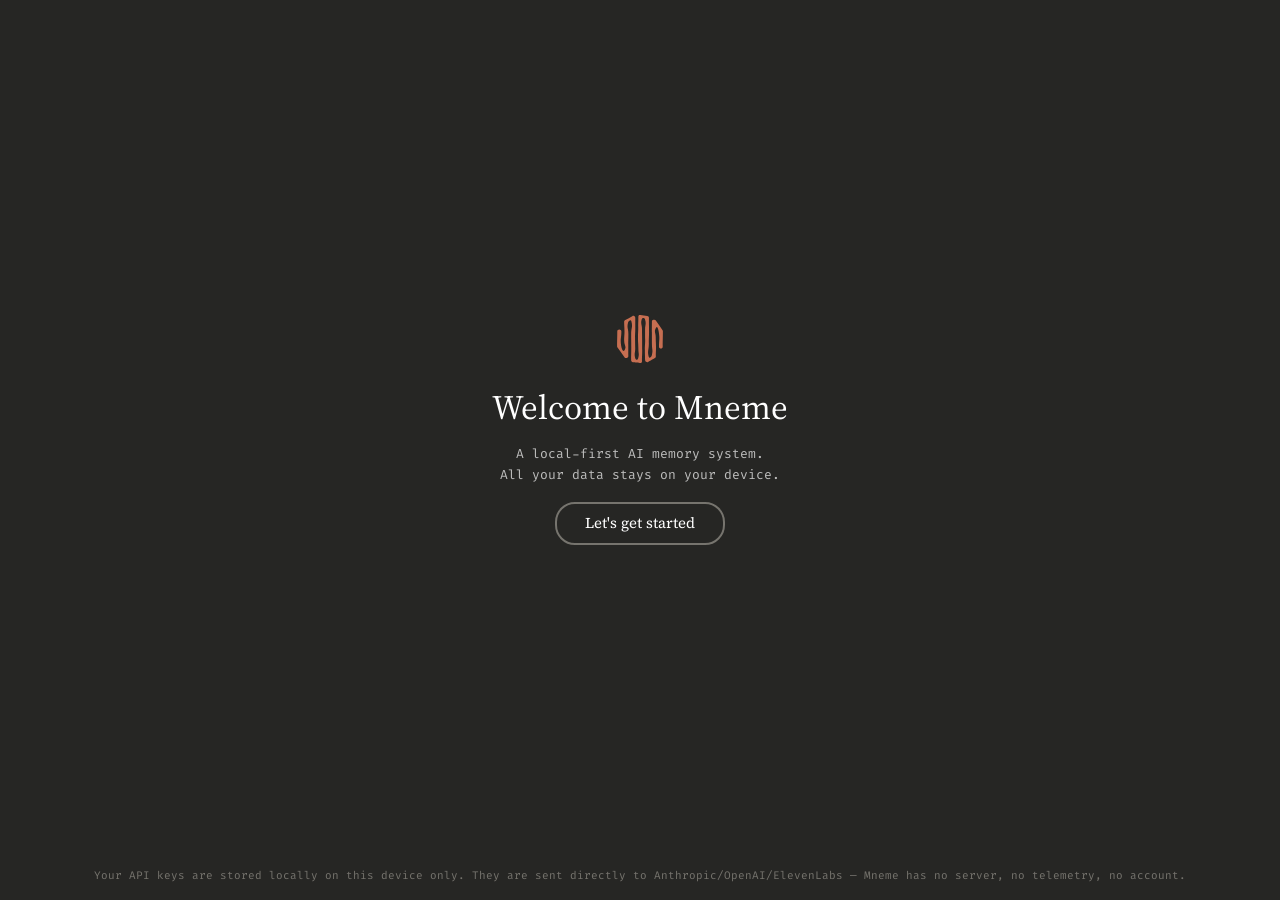
==== src/frontend/setup.html @ 17cf58af "Mneme v14.0.0 — local-first AI memory system 14 phases of development. Full changelog in docs/develo" ====
<!DOCTYPE html>
<html lang="en">
<head>
    <meta charset="UTF-8">
    <meta name="viewport" content="width=device-width, initial-scale=1.0">
    <title>Mneme — Setup</title>
    <link rel="icon" type="image/svg+xml" href="favicon.svg">
    <link rel="preconnect" href="https://fonts.googleapis.com">
    <link rel="preconnect" href="https://fonts.gstatic.com" crossorigin>
    <link href="https://fonts.googleapis.com/css2?family=Fira+Code:wght@400;500&family=Source+Serif+4:ital,opsz,wght@0,8..60,300;0,8..60,400;0,8..60,600;1,8..60,400&display=swap" rel="stylesheet">
    <link rel="stylesheet" href="setup.css">
</head>
<body>
    <div class="setup-container">

        <!-- Step 0: Welcome -->
        <div class="setup-step active" id="step0">
            <img src="assets/mneme-logo.svg" alt="Mneme" class="setup-logo" onerror="this.style.display='none'">
            <h1 class="setup-headline" id="headline0">Welcome to Mneme</h1>
            <p class="setup-desc">A local-first AI memory system.<br>All your data stays on your device.</p>
            <button class="setup-btn" id="beginBtn">Let's get started</button>
        </div>

        <!-- Step 1: Your name -->
        <div class="setup-step" id="step1">
            <h1 class="setup-headline">What's your name?</h1>
            <p class="setup-desc">Used in timeline summaries and entity extraction.</p>
            <input type="text" class="setup-input" id="userName" placeholder="Your name" autocomplete="off" spellcheck="false">
            <div class="setup-nav">
                <button class="setup-btn-back" data-back>Back</button>
                <button class="setup-btn" data-next>Continue</button>
            </div>
        </div>

        <!-- Step 2: Anthropic API key -->
        <div class="setup-step" id="step2">
            <h1 class="setup-headline">Anthropic API key</h1>
            <p class="setup-desc">
                Powers the AI conversations. Get yours at
                <a href="https://console.anthropic.com/" target="_blank" rel="noopener">console.anthropic.com</a>
            </p>
            <input type="password" class="setup-input mono" id="anthropicKey" placeholder="sk-ant-..." autocomplete="off" spellcheck="false">
            <div class="setup-nav">
                <button class="setup-btn-back" data-back>Back</button>
                <button class="setup-btn" data-next>Continue</button>
            </div>
        </div>

        <!-- Step 3: OpenAI API key -->
        <div class="setup-step" id="step3">
            <h1 class="setup-headline">OpenAI API key</h1>
            <p class="setup-desc">
                Used for text embeddings (semantic search). Get one at
                <a href="https://platform.openai.com/api-keys" target="_blank" rel="noopener">platform.openai.com</a>
            </p>
            <input type="password" class="setup-input mono" id="openaiKey" placeholder="sk-..." autocomplete="off" spellcheck="false">
            <div class="setup-nav">
                <button class="setup-btn-back" data-back>Back</button>
                <button class="setup-btn" data-next>Continue</button>
            </div>
        </div>

        <!-- Step 4: ElevenLabs (optional) -->
        <div class="setup-step" id="step4">
            <h1 class="setup-headline">ElevenLabs API key</h1>
            <p class="setup-desc">
                Optional — enables text-to-speech. Get one at
                <a href="https://elevenlabs.io/" target="_blank" rel="noopener">elevenlabs.io</a>
            </p>
            <input type="password" class="setup-input mono" id="elevenlabsKey" placeholder="Optional" autocomplete="off" spellcheck="false">
            <div class="setup-nav">
                <button class="setup-btn-back" data-back>Back</button>
                <button class="setup-btn" data-next>Skip</button>
            </div>
        </div>

        <!-- Step 5: Instance name -->
        <div class="setup-step" id="step5">
            <h1 class="setup-headline">Name your first instance</h1>
            <p class="setup-desc">What should this AI call itself? You can create more instances later.</p>
            <input type="text" class="setup-input" id="instanceName" placeholder="e.g. Kali, Atlas, just Claude..." autocomplete="off" spellcheck="false">
            <div class="setup-nav">
                <button class="setup-btn-back" data-back>Back</button>
                <button class="setup-btn" data-next>Continue</button>
            </div>
        </div>

        <!-- Step 6: Model selection -->
        <div class="setup-step" id="step6">
            <h1 class="setup-headline">Pick a model</h1>
            <p class="setup-desc">You can change this anytime in settings.</p>
            <div class="setup-models-wrap">
                <div class="setup-models">
                    <button class="setup-model-item" data-model-id="claude-opus-4-6">
                        <img src="assets/model-opus.svg" alt="" width="22" height="22">
                        <div class="setup-model-info">
                            <span class="setup-model-name">Opus <span class="setup-model-version">4.6</span></span>
                            <span class="setup-model-desc">Most capable, higher cost</span>
                        </div>
                    </button>
                    <button class="setup-model-item selected" data-model-id="claude-sonnet-4-6">
                        <img src="assets/model-sonnet.svg" alt="" width="22" height="22">
                        <div class="setup-model-info">
                            <span class="setup-model-name">Sonnet <span class="setup-model-version">4.6</span></span>
                            <span class="setup-model-desc">Balanced performance and cost</span>
                        </div>
                    </button>
                    <button class="setup-model-item" data-model-id="claude-haiku-4-5">
                        <img src="assets/model-haiku.svg" alt="" width="22" height="22">
                        <div class="setup-model-info">
                            <span class="setup-model-name">Haiku <span class="setup-model-version">4.5</span></span>
                            <span class="setup-model-desc">Fast and lightweight</span>
                        </div>
                    </button>
                </div>
                <div class="setup-models-others" id="setupOthersBtn">Others</div>
            </div>
            <div class="setup-nav">
                <button class="setup-btn-back" data-back>Back</button>
                <button class="setup-btn" id="finishBtn">Finish setup</button>
            </div>
        </div>

        <!-- Step 7: Completing -->
        <div class="setup-step" id="step7">
            <h1 class="setup-headline" id="completingHeadline">Setting things up...</h1>
            <p class="setup-desc" id="completingDesc">Creating your configuration and initializing the database.</p>
        </div>

        <!-- Privacy note (always visible at bottom) -->
        <div class="setup-privacy" id="privacyNote">
            Your API keys are stored locally on this device only. They are sent directly to
            Anthropic/OpenAI/ElevenLabs — Mneme has no server, no telemetry, no account.
        </div>

    </div>

    <script>
    (function() {
        // ─── State ───
        let currentStep = 0;
        const totalSteps = 8; // 0-7
        let selectedModel = 'claude-sonnet-4-6';

        const steps = [];
        for (let i = 0; i < totalSteps; i++) {
            steps.push(document.getElementById('step' + i));
        }

        // ─── Navigation ───

        function showStep(n, direction) {
            const prev = steps[currentStep];
            const next = steps[n];
            if (!prev || !next) return;

            // Slide out current
            prev.classList.remove('active');
            prev.classList.add(direction === 'forward' ? 'exit-left' : 'exit-right');

            // Slide in new
            next.classList.remove('exit-left', 'exit-right');
            next.classList.add(direction === 'forward' ? 'enter-right' : 'enter-left');

            // Force reflow so the enter class applies from the offset position
            next.offsetHeight;
            next.classList.remove('enter-right', 'enter-left');
            next.classList.add('active');

            // Clean up old step after transition
            setTimeout(() => {
                prev.classList.remove('exit-left', 'exit-right', 'active');
            }, 350);

            currentStep = n;

            // Focus the input if there is one
            const input = next.querySelector('.setup-input');
            if (input) setTimeout(() => input.focus(), 360);
        }

        function goNext() {
            // Validation
            if (currentStep === 2) {
                const key = document.getElementById('anthropicKey').value.trim();
                if (!key) {
                    shakeInput(document.getElementById('anthropicKey'));
                    return;
                }
            }
            if (currentStep === 3) {
                const key = document.getElementById('openaiKey').value.trim();
                if (!key) {
                    shakeInput(document.getElementById('openaiKey'));
                    return;
                }
            }

            // Update skip/continue label on ElevenLabs step
            if (currentStep === 3) {
                const el = steps[4].querySelector('[data-next]');
                // Will show "Skip" by default, changes to "Continue" if key entered
            }

            if (currentStep < totalSteps - 1) {
                showStep(currentStep + 1, 'forward');
            }
        }

        function goBack() {
            if (currentStep > 0) {
                showStep(currentStep - 1, 'backward');
            }
        }

        function shakeInput(el) {
            el.classList.add('shake');
            el.focus();
            setTimeout(() => el.classList.remove('shake'), 500);
        }

        // ─── Event listeners ───

        // Begin button
        document.getElementById('beginBtn').addEventListener('click', goNext);

        // All next/back buttons
        document.querySelectorAll('[data-next]').forEach(btn => {
            btn.addEventListener('click', goNext);
        });
        document.querySelectorAll('[data-back]').forEach(btn => {
            btn.addEventListener('click', goBack);
        });

        // Enter key advances from input
        document.querySelectorAll('.setup-input').forEach(input => {
            input.addEventListener('keydown', (e) => {
                if (e.key === 'Enter') {
                    e.preventDefault();
                    goNext();
                }
            });
        });

        // ElevenLabs: update button label based on input
        document.getElementById('elevenlabsKey').addEventListener('input', (e) => {
            const btn = steps[4].querySelector('[data-next]');
            btn.textContent = e.target.value.trim() ? 'Continue' : 'Skip';
        });

        // Model selection — hover highlights, click collapses, tap to reopen
        const modelsWrap = document.querySelector('.setup-models-wrap');
        const modelsCard = document.querySelector('.setup-models');
        const modelsOthers = document.querySelector('.setup-models-others');
        const modelItems = document.querySelectorAll('.setup-model-item');
        let modelsCollapsed = false;

        // Hover: move highlight to hovered item (stays on last hovered on leave)
        modelItems.forEach(item => {
            item.addEventListener('mouseenter', () => {
                if (modelsCollapsed) return;
                modelItems.forEach(i => i.classList.remove('selected'));
                item.classList.add('selected');
            });
        });

        // Click: select + collapse
        modelItems.forEach(item => {
            item.addEventListener('click', () => {
                if (modelsCollapsed) {
                    // Reopen
                    modelsCollapsed = false;
                    modelsCard.classList.remove('collapsed');
                    modelsOthers.style.display = '';
                    modelItems.forEach(i => {
                        i.style.display = '';
                        i.classList.toggle('selected', i.dataset.modelId === selectedModel);
                    });
                    return;
                }
                // Select + collapse
                selectedModel = item.dataset.modelId;
                modelsCollapsed = true;
                modelsCard.classList.add('collapsed');
                modelsOthers.style.display = 'none';
                modelItems.forEach(i => {
                    if (i.dataset.modelId === selectedModel) {
                        i.classList.add('selected');
                        i.style.display = '';
                    } else {
                        i.classList.remove('selected');
                        i.style.display = 'none';
                    }
                });
            });
        });

        // Others — swap card contents between main and alt models
        const othersBtn = document.getElementById('setupOthersBtn');
        let showingOthers = false;

        // Alt model definitions
        const altModels = [
            { id: 'claude-opus-4-5', icon: 'assets/model-opus.svg', name: 'Opus', version: '4.5', desc: 'Previous generation' },
            { id: 'claude-sonnet-4-5', icon: 'assets/model-sonnet.svg', name: 'Sonnet', version: '4.5', desc: 'Previous generation' },
        ];

        // Store original main items HTML
        const mainItemsHTML = modelsCard.innerHTML;

        function buildAltItems() {
            return altModels.map(m =>
                `<button class="setup-model-item" data-model-id="${m.id}">
                    <img src="${m.icon}" alt="" width="22" height="22">
                    <div class="setup-model-info">
                        <span class="setup-model-name">${m.name} <span class="setup-model-version">${m.version}</span></span>
                        <span class="setup-model-desc">${m.desc}</span>
                    </div>
                </button>`
            ).join('');
        }

        function bindCardItems() {
            // Re-bind hover + click on whatever items are currently in the card
            const items = modelsCard.querySelectorAll('.setup-model-item');
            items.forEach(item => {
                item.addEventListener('mouseenter', () => {
                    if (modelsCollapsed) return;
                    items.forEach(i => i.classList.remove('selected'));
                    item.classList.add('selected');
                });
                item.addEventListener('click', () => {
                    if (modelsCollapsed) {
                        // Reopen — restore to main view
                        modelsCollapsed = false;
                        showingOthers = false;
                        modelsCard.innerHTML = mainItemsHTML;
                        modelsCard.classList.remove('collapsed');
                        modelsOthers.style.display = '';
                        othersBtn.textContent = 'Others';
                        bindCardItems();
                        // Highlight current selection
                        modelsCard.querySelectorAll('.setup-model-item').forEach(i => {
                            i.classList.toggle('selected', i.dataset.modelId === selectedModel);
                        });
                        return;
                    }
                    // Select + collapse
                    selectedModel = item.dataset.modelId;
                    modelsCollapsed = true;
                    modelsCard.classList.add('collapsed');
                    modelsOthers.style.display = 'none';
                    items.forEach(i => {
                        if (i.dataset.modelId === selectedModel) {
                            i.classList.add('selected');
                            i.style.display = '';
                        } else {
                            i.classList.remove('selected');
                            i.style.display = 'none';
                        }
                    });
                });
            });
        }

        // Initial bind
        bindCardItems();

        othersBtn.addEventListener('click', () => {
            if (showingOthers) {
                // Back to main
                showingOthers = false;
                modelsCard.innerHTML = mainItemsHTML;
                othersBtn.textContent = 'Others';
                bindCardItems();
                modelsCard.querySelectorAll('.setup-model-item').forEach(i => {
                    i.classList.toggle('selected', i.dataset.modelId === selectedModel);
                });
            } else {
                // Show alt models
                showingOthers = true;
                modelsCard.innerHTML = buildAltItems();
                othersBtn.textContent = 'Back';
                bindCardItems();
            }
        });

        // Finish button
        document.getElementById('finishBtn').addEventListener('click', submitSetup);

        // ─── Submit ───

        async function submitSetup() {
            showStep(7, 'forward');

            const payload = {
                user_name: document.getElementById('userName').value.trim(),
                anthropic_key: document.getElementById('anthropicKey').value.trim(),
                openai_key: document.getElementById('openaiKey').value.trim(),
                elevenlabs_key: document.getElementById('elevenlabsKey').value.trim(),
                instance_name: document.getElementById('instanceName').value.trim() || 'Assistant',
                model: selectedModel
            };

            try {
                const res = await fetch('/api/setup', {
                    method: 'POST',
                    headers: { 'Content-Type': 'application/json' },
                    body: JSON.stringify(payload)
                });
                const data = await res.json();

                if (!res.ok) {
                    throw new Error(data.error || 'Setup failed');
                }

                // Success — redirect to main app
                document.getElementById('completingHeadline').textContent = 'You\'re all set!';
                document.getElementById('completingDesc').textContent = 'Redirecting to Mneme...';

                setTimeout(() => {
                    window.location.href = '/';
                }, 1200);

            } catch (e) {
                document.getElementById('completingHeadline').textContent = 'Something went wrong';
                document.getElementById('completingDesc').textContent = e.message;

                // Add a retry button
                const retryBtn = document.createElement('button');
                retryBtn.className = 'setup-btn';
                retryBtn.textContent = 'Try again';
                retryBtn.style.marginTop = '20px';
                retryBtn.addEventListener('click', () => {
                    retryBtn.remove();
                    showStep(6, 'backward');
                });
                steps[7].appendChild(retryBtn);
            }
        }
    })();
    </script>
</body>
</html>
---- src/frontend/setup.css ----
/* Mneme Setup — Warm Dark Theme (matches main app aesthetic) */

* {
    margin: 0;
    padding: 0;
    box-sizing: border-box;
}

:root {
    --slate: #262624;
    --gravel: #30302e;
    --granite: #878787;
    --andesite: #a2a2a2;
    --chalk: #76746e;
    --coral: #d97757;
    --coral-50: rgba(217, 119, 87, 0.5);
    --coral-15: rgba(217, 119, 87, 0.15);
    --white: #ffffff;
    --error: #ff4444;
    --font-serif: 'Source Serif 4', Georgia, 'Times New Roman', serif;
    --font-mono: 'Fira Code', 'SF Mono', 'Cascadia Code', Consolas, monospace;
}

body {
    font-family: var(--font-serif);
    font-size: 15px;
    font-weight: 300;
    line-height: 22px;
    background-color: var(--slate);
    color: var(--white);
    height: 100dvh;
    overflow: hidden;
    position: fixed;
    inset: 0;
}

/* ── Container ────────────────────────────────── */

.setup-container {
    display: flex;
    align-items: center;
    justify-content: center;
    height: 100dvh;
    width: 100vw;
    padding: 40px 24px 80px;
    position: relative;
    overflow: hidden;
}

/* ── Steps ────────────────────────────────────── */

.setup-step {
    position: absolute;
    display: flex;
    flex-direction: column;
    align-items: center;
    gap: 16px;
    max-width: 440px;
    width: 100%;
    padding: 0 24px;

    /* Hidden by default */
    opacity: 0;
    pointer-events: none;
    transform: translateX(60px);
    transition: opacity 0.35s ease, transform 0.35s ease;
}

.setup-step.active {
    opacity: 1;
    pointer-events: auto;
    transform: translateX(0);
}

/* Slide out left (going forward) */
.setup-step.exit-left {
    opacity: 0;
    transform: translateX(-60px);
}

/* Slide out right (going backward) */
.setup-step.exit-right {
    opacity: 0;
    transform: translateX(60px);
}

/* Entry positions (before .active is added) */
.setup-step.enter-right {
    transform: translateX(60px);
    opacity: 0;
    transition: none; /* no transition on the starting position */
}

.setup-step.enter-left {
    transform: translateX(-60px);
    opacity: 0;
    transition: none;
}

/* ── Logo ─────────────────────────────────────── */

.setup-logo {
    width: 48px;
    height: 48px;
    margin-bottom: 8px;
    opacity: 0.9;
}

/* ── Typography ───────────────────────────────── */

.setup-headline {
    font-family: var(--font-serif);
    font-size: 34px;
    font-weight: 400;
    color: var(--white);
    text-align: center;
    line-height: 1.2;
}

.setup-desc {
    font-family: var(--font-mono);
    font-size: 13px;
    font-weight: 400;
    color: var(--white);
    text-align: center;
    line-height: 1.6;
    max-width: 380px;
    opacity: 0.7;
}

.setup-desc a {
    color: var(--coral);
    text-decoration: none;
}

.setup-desc a:hover {
    text-decoration: underline;
}

/* ── Inputs ───────────────────────────────────── */

.setup-input {
    width: 100%;
    max-width: 340px;
    background: var(--gravel);
    border: 2px solid var(--chalk);
    border-radius: 14px;
    padding: 12px 16px;
    font-family: var(--font-serif);
    font-size: 15px;
    font-weight: 400;
    color: var(--white);
    outline: none;
    transition: border-color 0.2s;
    margin-top: 4px;
}

.setup-input.mono {
    font-family: var(--font-mono);
    font-size: 13px;
    letter-spacing: -0.3px;
}

.setup-input::placeholder {
    color: var(--chalk);
    font-weight: 300;
}

.setup-input:focus {
    border-color: var(--coral-50);
}

.setup-input.shake {
    animation: shake 0.4s ease;
    border-color: var(--coral);
}

@keyframes shake {
    0%, 100% { transform: translateX(0); }
    20% { transform: translateX(-8px); }
    40% { transform: translateX(6px); }
    60% { transform: translateX(-4px); }
    80% { transform: translateX(2px); }
}

/* ── Buttons ──────────────────────────────────── */

.setup-btn {
    background: none;
    color: var(--white);
    border: 2px solid var(--chalk);
    border-radius: 20px;
    padding: 8px 28px 10px;
    font-family: var(--font-serif);
    font-size: 15px;
    font-weight: 400;
    cursor: pointer;
    transition: border-color 0.15s, color 0.15s;
}

.setup-btn:hover {
    border-color: var(--coral);
    color: var(--coral);
}

.setup-btn:active {
    opacity: 0.7;
}

.setup-btn-back {
    background: none;
    border: none;
    color: var(--chalk);
    font-family: var(--font-serif);
    font-size: 15px;
    font-weight: 400;
    cursor: pointer;
    padding: 10px 16px;
    transition: color 0.15s;
}

.setup-btn-back:hover {
    color: var(--andesite);
}

.setup-nav {
    display: flex;
    align-items: center;
    gap: 8px;
    margin-top: 8px;
}

/* ── Model selector ───────────────────────────── */

.setup-models-wrap {
    display: flex;
    flex-direction: column;
    align-items: stretch;
    width: 100%;
    max-width: 340px;
    margin-top: 4px;
}

.setup-models {
    display: flex;
    flex-direction: column;
    background: var(--gravel);
    border: 2px solid var(--chalk);
    border-radius: 20px;
    padding: 0;
    gap: 0;
    position: relative;
    z-index: 2;
    overflow: hidden;
}

.setup-model-item {
    display: flex;
    align-items: center;
    gap: 10px;
    padding: 10px 14px;
    border-radius: 0;
    cursor: pointer;
    background: none;
    border: none;
    color: var(--white);
    font-family: var(--font-serif);
    text-align: left;
    transition: none;
}

.setup-model-item.selected {
    background: rgba(217, 119, 87, 0.1);
}

.setup-models.collapsed {
    cursor: pointer;
}

.setup-models.collapsed .setup-model-item.selected {
    background: none;
}

.setup-model-item img {
    width: 22px;
    height: 22px;
    flex-shrink: 0;
}

.setup-model-info {
    display: flex;
    flex-direction: column;
    gap: 0;
}

.setup-model-name {
    font-family: var(--font-serif);
    font-size: 15px;
    font-weight: 400;
    color: var(--white);
    line-height: 1.2;
    transition: color 0.1s;
}

.setup-model-version {
    color: var(--granite);
    font-weight: 400;
}

.setup-model-desc {
    font-family: var(--font-mono);
    font-size: 11px;
    font-weight: 400;
    color: var(--chalk);
    line-height: 1.3;
}

.setup-models-others {
    background: rgba(48, 48, 46, 0.5);
    border: 2px solid var(--chalk);
    border-top: none;
    border-radius: 0 0 20px 20px;
    position: relative;
    z-index: 1;
    margin-top: -18px;
    padding-top: 22px;
    padding-bottom: 6px;
    display: flex;
    justify-content: center;
    cursor: pointer;
    font-family: var(--font-serif);
    font-size: 15px;
    font-weight: 400;
    color: var(--granite);
}

.setup-models-others:hover {
    color: var(--white);
}


/* ── Privacy note ─────────────────────────────── */

.setup-privacy {
    position: fixed;
    bottom: 16px;
    left: 0;
    right: 0;
    padding: 0 32px;
    text-align: center;
    font-family: var(--font-mono);
    font-size: 11px;
    font-weight: 400;
    color: var(--chalk);
    line-height: 1.5;
    pointer-events: none;
}

/* ── Responsive ───────────────────────────────── */

@media (max-width: 480px) {
    .setup-headline {
        font-size: 28px;
    }
    .setup-input, .setup-models {
        max-width: 100%;
    }
    .setup-privacy {
        padding: 12px 16px;
        font-size: 10px;
    }
}
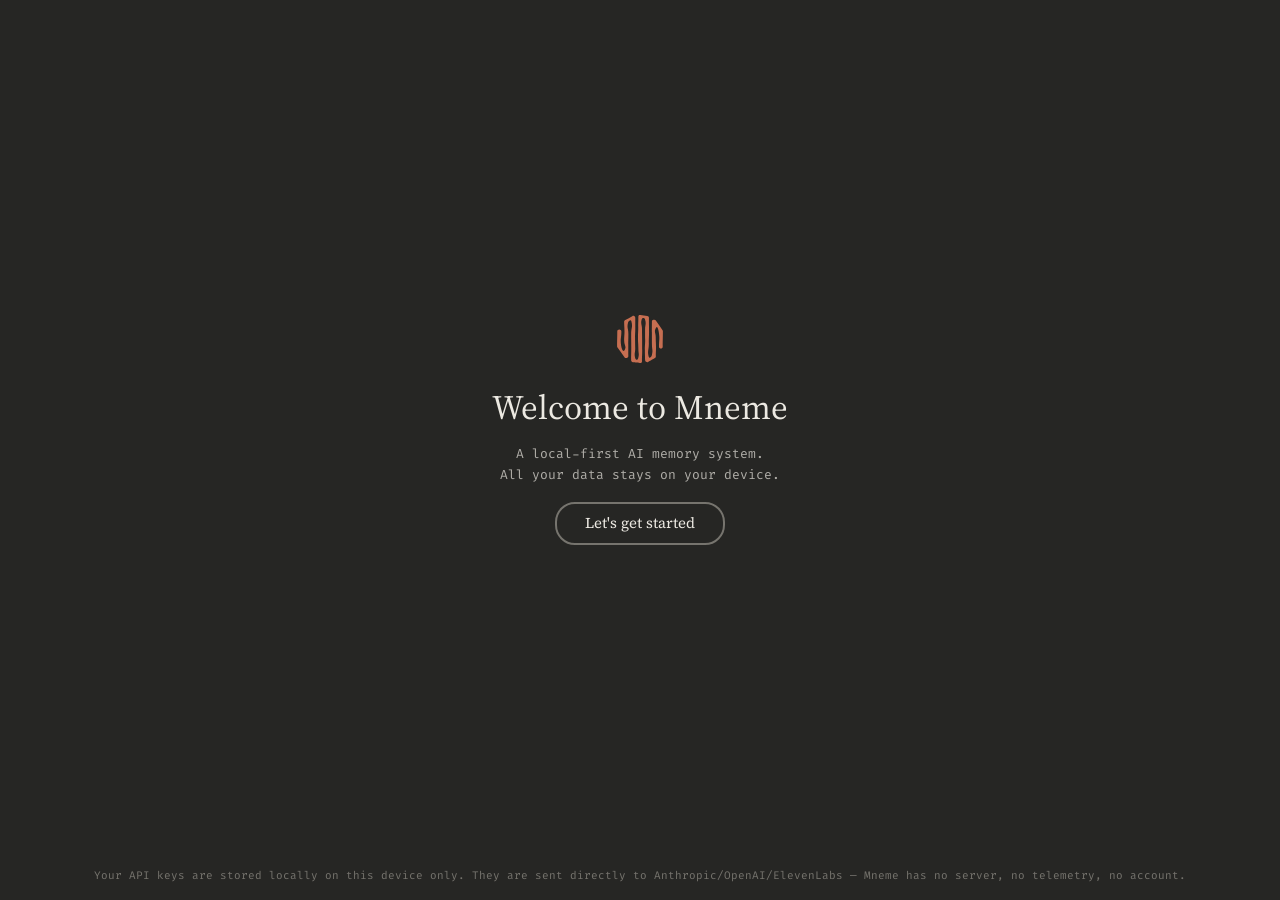
==== commit e607545f: "Mneme v15.1.0 — verified install, transfer, and upgrade guide" ====
--- a/src/frontend/setup.html
+++ b/src/frontend/setup.html
@@ -21,6 +21,55 @@
             <button class="setup-btn" id="beginBtn">Let's get started</button>
         </div>
 
+        <!-- Fork: fresh start vs. import from a previous Mneme -->
+        <div class="setup-step" id="stepFork">
+            <h1 class="setup-headline">Set up Mneme</h1>
+            <p class="setup-desc">Start clean, or bring an existing install along.</p>
+            <div class="setup-fork-cards">
+                <button class="setup-fork-card" id="forkFreshBtn">
+                    <span class="setup-fork-card-title">Start fresh</span>
+                    <span class="setup-fork-card-sub">Set up a brand new Mneme.</span>
+                </button>
+                <button class="setup-fork-card" id="forkImportBtn">
+                    <span class="setup-fork-card-title">Import from a previous Mneme</span>
+                    <span class="setup-fork-card-sub">Brings your memories, settings and API keys from an older install.</span>
+                </button>
+            </div>
+            <div class="setup-nav">
+                <button class="setup-btn-back" id="forkBackBtn">Back</button>
+            </div>
+        </div>
+
+        <!-- Import: find/select a previous install -->
+        <div class="setup-step" id="stepImportList">
+            <h1 class="setup-headline">Find your old Mneme</h1>
+            <p class="setup-desc" id="importListDesc">Searching for previous installs...</p>
+            <div class="setup-install-list" id="importInstallList"></div>
+            <div class="setup-manual-path">
+                <input type="text" class="setup-input mono" id="importManualPath" placeholder="…or paste the folder path of your old Mneme" autocomplete="off" spellcheck="false">
+                <button class="setup-btn" id="importManualCheckBtn">Check</button>
+            </div>
+            <p class="setup-desc setup-error-text" id="importManualError" hidden></p>
+            <div class="setup-nav">
+                <button class="setup-btn-back" id="importListBackBtn">Back</button>
+            </div>
+        </div>
+
+        <!-- Import: confirm before copying -->
+        <div class="setup-step" id="stepImportConfirm">
+            <h1 class="setup-headline">Import this install?</h1>
+            <div class="setup-import-summary" id="importSummary"></div>
+            <p class="setup-desc">Your old install is never modified — this makes a copy.</p>
+            <p class="setup-desc setup-error-text" id="importConfirmError" hidden></p>
+            <div class="setup-importing-indicator" id="importingIndicator" hidden>
+                <span class="setup-spinner"></span> Importing your Mneme...
+            </div>
+            <div class="setup-nav">
+                <button class="setup-btn-back" id="importConfirmBackBtn">Back</button>
+                <button class="setup-btn" id="importConfirmBtn">Import</button>
+            </div>
+        </div>
+
         <!-- Step 1: Your name -->
         <div class="setup-step" id="step1">
             <h1 class="setup-headline">What's your name?</h1>
@@ -46,22 +95,8 @@
             </div>
         </div>
 
-        <!-- Step 3: OpenAI API key -->
+        <!-- Step 3: ElevenLabs (optional) -->
         <div class="setup-step" id="step3">
-            <h1 class="setup-headline">OpenAI API key</h1>
-            <p class="setup-desc">
-                Used for text embeddings (semantic search). Get one at
-                <a href="https://platform.openai.com/api-keys" target="_blank" rel="noopener">platform.openai.com</a>
-            </p>
-            <input type="password" class="setup-input mono" id="openaiKey" placeholder="sk-..." autocomplete="off" spellcheck="false">
-            <div class="setup-nav">
-                <button class="setup-btn-back" data-back>Back</button>
-                <button class="setup-btn" data-next>Continue</button>
-            </div>
-        </div>
-
-        <!-- Step 4: ElevenLabs (optional) -->
-        <div class="setup-step" id="step4">
             <h1 class="setup-headline">ElevenLabs API key</h1>
             <p class="setup-desc">
                 Optional — enables text-to-speech. Get one at
@@ -74,8 +109,8 @@
             </div>
         </div>
 
-        <!-- Step 5: Instance name -->
-        <div class="setup-step" id="step5">
+        <!-- Step 4: Instance name -->
+        <div class="setup-step" id="step4">
             <h1 class="setup-headline">Name your first instance</h1>
             <p class="setup-desc">What should this AI call itself? You can create more instances later.</p>
             <input type="text" class="setup-input" id="instanceName" placeholder="e.g. Kali, Atlas, just Claude..." autocomplete="off" spellcheck="false">
@@ -85,24 +120,45 @@
             </div>
         </div>
 
-        <!-- Step 6: Model selection -->
-        <div class="setup-step" id="step6">
+        <!-- Step 5: Model selection -->
+        <div class="setup-step" id="step5">
             <h1 class="setup-headline">Pick a model</h1>
             <p class="setup-desc">You can change this anytime in settings.</p>
             <div class="setup-models-wrap">
                 <div class="setup-models">
-                    <button class="setup-model-item" data-model-id="claude-opus-4-6">
+                    <button class="setup-model-item setup-model-featured" data-model-id="claude-fable-5">
+                        <span class="model-icon-dot" aria-hidden="true"></span>
+                        <div class="setup-model-info">
+                            <span class="setup-model-name">Fable <span class="setup-model-version">5</span></span>
+                            <span class="setup-model-desc setup-model-note">Anthropic's most capable model — for those who want the best</span>
+                        </div>
+                    </button>
+                    <button class="setup-model-item" data-model-id="claude-opus-4-8">
                         <img src="assets/model-opus.svg" alt="" width="22" height="22">
                         <div class="setup-model-info">
-                            <span class="setup-model-name">Opus <span class="setup-model-version">4.6</span></span>
+                            <span class="setup-model-name">Opus <span class="setup-model-version">4.8</span></span>
                             <span class="setup-model-desc">Most capable, higher cost</span>
                         </div>
                     </button>
-                    <button class="setup-model-item selected" data-model-id="claude-sonnet-4-6">
+                    <button class="setup-model-item" data-model-id="claude-opus-4-5">
+                        <img src="assets/model-opus.svg" alt="" width="22" height="22">
+                        <div class="setup-model-info">
+                            <span class="setup-model-name">Opus <span class="setup-model-version">4.5</span></span>
+                            <span class="setup-model-desc">Earlier Opus favorite</span>
+                        </div>
+                    </button>
+                    <button class="setup-model-item" data-model-id="claude-sonnet-5">
                         <img src="assets/model-sonnet.svg" alt="" width="22" height="22">
                         <div class="setup-model-info">
-                            <span class="setup-model-name">Sonnet <span class="setup-model-version">4.6</span></span>
-                            <span class="setup-model-desc">Balanced performance and cost</span>
+                            <span class="setup-model-name">Sonnet <span class="setup-model-version">5</span></span>
+                            <span class="setup-model-desc">Newest Sonnet, strong daily model</span>
+                        </div>
+                    </button>
+                    <button class="setup-model-item setup-model-featured" data-model-id="claude-sonnet-4-5">
+                        <img src="assets/model-sonnet.svg" alt="" width="22" height="22">
+                        <div class="setup-model-info">
+                            <span class="setup-model-name">Sonnet <span class="setup-model-version">4.5</span></span>
+                            <span class="setup-model-desc setup-model-note">Available in Mneme</span>
                         </div>
                     </button>
                     <button class="setup-model-item" data-model-id="claude-haiku-4-5">
@@ -121,8 +177,8 @@
             </div>
         </div>
 
-        <!-- Step 7: Completing -->
-        <div class="setup-step" id="step7">
+        <!-- Step 6: Completing -->
+        <div class="setup-step" id="step6">
             <h1 class="setup-headline" id="completingHeadline">Setting things up...</h1>
             <p class="setup-desc" id="completingDesc">Creating your configuration and initializing the database.</p>
         </div>
@@ -139,7 +195,7 @@
     (function() {
         // ─── State ───
         let currentStep = 0;
-        const totalSteps = 8; // 0-7
+        const totalSteps = 7; // 0-6
         let selectedModel = 'claude-sonnet-4-6';
 
         const steps = [];
@@ -149,9 +205,9 @@
 
         // ─── Navigation ───
 
-        function showStep(n, direction) {
-            const prev = steps[currentStep];
-            const next = steps[n];
+        // Core visual transition, extracted so the fork/import sub-flow (which
+        // lives outside the numeric steps[] array) can reuse it directly.
+        function transition(prev, next, direction, focusInput) {
             if (!prev || !next) return;
 
             // Slide out current
@@ -172,11 +228,16 @@
                 prev.classList.remove('exit-left', 'exit-right', 'active');
             }, 350);
 
+            // Focus the input if there is one
+            if (focusInput !== false) {
+                const input = next.querySelector('.setup-input');
+                if (input) setTimeout(() => input.focus(), 360);
+            }
+        }
+
+        function showStep(n, direction) {
+            transition(steps[currentStep], steps[n], direction);
             currentStep = n;
-
-            // Focus the input if there is one
-            const input = next.querySelector('.setup-input');
-            if (input) setTimeout(() => input.focus(), 360);
         }
 
         function goNext() {
@@ -188,30 +249,217 @@
                     return;
                 }
             }
-            if (currentStep === 3) {
-                const key = document.getElementById('openaiKey').value.trim();
-                if (!key) {
-                    shakeInput(document.getElementById('openaiKey'));
+            if (currentStep < totalSteps - 1) {
+                showStep(currentStep + 1, 'forward');
+            }
+        }
+
+        function goBack() {
+            // Step 1 (name) was entered from the fork, not from Welcome directly —
+            // send it back there instead of skipping past it.
+            if (currentStep === 1) {
+                transition(steps[1], stepFork, 'backward');
+                currentStep = 0;
+                return;
+            }
+            if (currentStep > 0) {
+                showStep(currentStep - 1, 'backward');
+            }
+        }
+
+        function markSetupComplete() {
+            document.getElementById('completingHeadline').textContent = "You're all set!";
+            document.getElementById('completingDesc').textContent = 'Redirecting to Mneme...';
+            setTimeout(() => {
+                window.location.href = '/';
+            }, 1200);
+        }
+
+        // ─── Fork: fresh vs. import ───
+
+        const stepFork = document.getElementById('stepFork');
+        const stepImportList = document.getElementById('stepImportList');
+        const stepImportConfirm = document.getElementById('stepImportConfirm');
+
+        document.getElementById('forkFreshBtn').addEventListener('click', () => {
+            transition(stepFork, steps[1], 'forward');
+            currentStep = 1;
+        });
+
+        document.getElementById('forkBackBtn').addEventListener('click', () => {
+            transition(stepFork, steps[0], 'backward');
+            currentStep = 0;
+        });
+
+        document.getElementById('forkImportBtn').addEventListener('click', () => {
+            transition(stepFork, stepImportList, 'forward', false);
+            loadDetectInstalls();
+        });
+
+        document.getElementById('importListBackBtn').addEventListener('click', () => {
+            transition(stepImportList, stepFork, 'backward', false);
+        });
+
+        // ─── Import: detect / validate a previous install ───
+
+        let selectedInstall = null;
+
+        function escapeHtml(s) {
+            const d = document.createElement('div');
+            d.textContent = s == null ? '' : String(s);
+            return d.innerHTML;
+        }
+
+        function formatBytes(n) {
+            n = n || 0;
+            if (n >= 1024 ** 3) return (n / 1024 ** 3).toFixed(1) + ' GB';
+            if (n >= 1024 ** 2) return (n / 1024 ** 2).toFixed(0) + ' MB';
+            if (n >= 1024) return (n / 1024).toFixed(0) + ' KB';
+            return n + ' B';
+        }
+
+        function renderInstallCard(install) {
+            const card = document.createElement('button');
+            card.className = 'setup-install-card';
+            const profileCount = (install.profiles || []).length;
+            card.innerHTML = `
+                <span class="setup-install-path">${escapeHtml(install.path)}</span>
+                <span class="setup-install-meta">${profileCount} instance${profileCount === 1 ? '' : 's'} · ${formatBytes(install.total_bytes)}</span>
+                <span class="setup-install-key ${install.has_api_key ? 'has-key' : 'no-key'}">${install.has_api_key ? 'API key included' : 'no key'}</span>
+            `;
+            card.addEventListener('click', () => selectInstallForImport(install));
+            return card;
+        }
+
+        async function loadDetectInstalls() {
+            const listEl = document.getElementById('importInstallList');
+            const descEl = document.getElementById('importListDesc');
+            listEl.innerHTML = '';
+            descEl.textContent = 'Searching for previous installs...';
+            try {
+                const res = await fetch('/api/setup/detect-installs');
+                const data = await res.json();
+                const installs = (data && data.installs) || [];
+                if (installs.length === 0) {
+                    descEl.textContent = "We couldn't find a previous install automatically — paste its folder path below.";
+                } else {
+                    descEl.textContent = 'Found on this machine:';
+                    installs.forEach(inst => listEl.appendChild(renderInstallCard(inst)));
+                }
+            } catch (e) {
+                descEl.textContent = "Couldn't search for previous installs — paste the folder path below.";
+            }
+        }
+
+        async function checkManualPath() {
+            const path = document.getElementById('importManualPath').value.trim();
+            const errEl = document.getElementById('importManualError');
+            errEl.hidden = true;
+            if (!path) return;
+            const btn = document.getElementById('importManualCheckBtn');
+            btn.disabled = true;
+            try {
+                const res = await fetch('/api/setup/validate-source', {
+                    method: 'POST',
+                    headers: { 'Content-Type': 'application/json' },
+                    body: JSON.stringify({ path })
+                });
+                const data = await res.json();
+                if (!res.ok) {
+                    errEl.textContent = data.error || 'Could not read that folder.';
+                    errEl.hidden = false;
                     return;
                 }
-            }
-
-            // Update skip/continue label on ElevenLabs step
-            if (currentStep === 3) {
-                const el = steps[4].querySelector('[data-next]');
-                // Will show "Skip" by default, changes to "Continue" if key entered
-            }
-
-            if (currentStep < totalSteps - 1) {
-                showStep(currentStep + 1, 'forward');
-            }
-        }
-
-        function goBack() {
-            if (currentStep > 0) {
-                showStep(currentStep - 1, 'backward');
-            }
-        }
+                selectInstallForImport(data);
+            } catch (e) {
+                errEl.textContent = 'Could not reach Mneme to check that path.';
+                errEl.hidden = false;
+            } finally {
+                btn.disabled = false;
+            }
+        }
+
+        document.getElementById('importManualCheckBtn').addEventListener('click', checkManualPath);
+        document.getElementById('importManualPath').addEventListener('keydown', (e) => {
+            if (e.key === 'Enter') {
+                e.preventDefault();
+                checkManualPath();
+            }
+        });
+
+        // ─── Import: confirmation ───
+
+        function renderImportSummary(install) {
+            const summaryEl = document.getElementById('importSummary');
+            const rows = (install.profiles || []).map(p => {
+                const count = p.message_count === -1 ? 'unknown message count' : `${p.message_count} messages`;
+                return `<div class="setup-import-row">
+                    <span class="setup-import-row-name">${escapeHtml(p.name)}</span>
+                    <span class="setup-import-row-meta">${formatBytes(p.db_bytes)} · ${count}</span>
+                </div>`;
+            }).join('');
+            const profileCount = (install.profiles || []).length;
+            summaryEl.innerHTML = `
+                <div class="setup-import-path">${escapeHtml(install.path)}</div>
+                <div class="setup-import-rows">${rows}</div>
+                <div class="setup-import-total">${profileCount} instance${profileCount === 1 ? '' : 's'} · ${formatBytes(install.total_bytes)} total</div>
+            `;
+        }
+
+        function selectInstallForImport(install) {
+            selectedInstall = install;
+            renderImportSummary(install);
+            document.getElementById('importConfirmError').hidden = true;
+            document.getElementById('importingIndicator').hidden = true;
+            document.getElementById('importConfirmBtn').disabled = false;
+            document.getElementById('importConfirmBtn').textContent = 'Import';
+            document.getElementById('importConfirmBackBtn').disabled = false;
+            transition(stepImportList, stepImportConfirm, 'forward', false);
+        }
+
+        document.getElementById('importConfirmBackBtn').addEventListener('click', () => {
+            transition(stepImportConfirm, stepImportList, 'backward', false);
+        });
+
+        document.getElementById('importConfirmBtn').addEventListener('click', async () => {
+            if (!selectedInstall) return;
+            const errEl = document.getElementById('importConfirmError');
+            const indicator = document.getElementById('importingIndicator');
+            const importBtn = document.getElementById('importConfirmBtn');
+            const backBtn = document.getElementById('importConfirmBackBtn');
+            errEl.hidden = true;
+            indicator.hidden = false;
+            importBtn.disabled = true;
+            backBtn.disabled = true;
+
+            try {
+                const res = await fetch('/api/setup/import', {
+                    method: 'POST',
+                    headers: { 'Content-Type': 'application/json' },
+                    body: JSON.stringify({ path: selectedInstall.path })
+                });
+                const data = await res.json();
+                if (!res.ok) {
+                    errEl.textContent = data.error || 'Import failed.';
+                    errEl.hidden = false;
+                    indicator.hidden = true;
+                    importBtn.disabled = false;
+                    backBtn.disabled = false;
+                    return;
+                }
+                // Success — same completion path the questionnaire uses after
+                // /api/setup succeeds. The imported config brings its own API
+                // keys, so there's nothing left to ask.
+                transition(stepImportConfirm, steps[6], 'forward');
+                markSetupComplete();
+            } catch (e) {
+                errEl.textContent = 'Could not reach Mneme to import.';
+                errEl.hidden = false;
+                indicator.hidden = true;
+                importBtn.disabled = false;
+                backBtn.disabled = false;
+            }
+        });
 
         function shakeInput(el) {
             el.classList.add('shake');
@@ -221,8 +469,10 @@
 
         // ─── Event listeners ───
 
-        // Begin button
-        document.getElementById('beginBtn').addEventListener('click', goNext);
+        // Begin button — goes to the fork (fresh vs. import), not straight to step1
+        document.getElementById('beginBtn').addEventListener('click', () => {
+            transition(steps[0], stepFork, 'forward');
+        });
 
         // All next/back buttons
         document.querySelectorAll('[data-next]').forEach(btn => {
@@ -244,7 +494,7 @@
 
         // ElevenLabs: update button label based on input
         document.getElementById('elevenlabsKey').addEventListener('input', (e) => {
-            const btn = steps[4].querySelector('[data-next]');
+            const btn = steps[3].querySelector('[data-next]');
             btn.textContent = e.target.value.trim() ? 'Continue' : 'Skip';
         });
 
@@ -252,48 +502,7 @@
         const modelsWrap = document.querySelector('.setup-models-wrap');
         const modelsCard = document.querySelector('.setup-models');
         const modelsOthers = document.querySelector('.setup-models-others');
-        const modelItems = document.querySelectorAll('.setup-model-item');
         let modelsCollapsed = false;
-
-        // Hover: move highlight to hovered item (stays on last hovered on leave)
-        modelItems.forEach(item => {
-            item.addEventListener('mouseenter', () => {
-                if (modelsCollapsed) return;
-                modelItems.forEach(i => i.classList.remove('selected'));
-                item.classList.add('selected');
-            });
-        });
-
-        // Click: select + collapse
-        modelItems.forEach(item => {
-            item.addEventListener('click', () => {
-                if (modelsCollapsed) {
-                    // Reopen
-                    modelsCollapsed = false;
-                    modelsCard.classList.remove('collapsed');
-                    modelsOthers.style.display = '';
-                    modelItems.forEach(i => {
-                        i.style.display = '';
-                        i.classList.toggle('selected', i.dataset.modelId === selectedModel);
-                    });
-                    return;
-                }
-                // Select + collapse
-                selectedModel = item.dataset.modelId;
-                modelsCollapsed = true;
-                modelsCard.classList.add('collapsed');
-                modelsOthers.style.display = 'none';
-                modelItems.forEach(i => {
-                    if (i.dataset.modelId === selectedModel) {
-                        i.classList.add('selected');
-                        i.style.display = '';
-                    } else {
-                        i.classList.remove('selected');
-                        i.style.display = 'none';
-                    }
-                });
-            });
-        });
 
         // Others — swap card contents between main and alt models
         const othersBtn = document.getElementById('setupOthersBtn');
@@ -301,8 +510,9 @@
 
         // Alt model definitions
         const altModels = [
-            { id: 'claude-opus-4-5', icon: 'assets/model-opus.svg', name: 'Opus', version: '4.5', desc: 'Previous generation' },
-            { id: 'claude-sonnet-4-5', icon: 'assets/model-sonnet.svg', name: 'Sonnet', version: '4.5', desc: 'Previous generation' },
+            { id: 'claude-opus-4-7', icon: 'assets/model-opus.svg', name: 'Opus', version: '4.7', desc: 'Previous Opus' },
+            { id: 'claude-opus-4-6', icon: 'assets/model-opus.svg', name: 'Opus', version: '4.6', desc: 'Previous Opus' },
+            { id: 'claude-sonnet-4-6', icon: 'assets/model-sonnet.svg', name: 'Sonnet', version: '4.6', desc: 'Previous Sonnet' },
         ];
 
         // Store original main items HTML
@@ -391,12 +601,11 @@
         // ─── Submit ───
 
         async function submitSetup() {
-            showStep(7, 'forward');
+            showStep(6, 'forward');
 
             const payload = {
                 user_name: document.getElementById('userName').value.trim(),
                 anthropic_key: document.getElementById('anthropicKey').value.trim(),
-                openai_key: document.getElementById('openaiKey').value.trim(),
                 elevenlabs_key: document.getElementById('elevenlabsKey').value.trim(),
                 instance_name: document.getElementById('instanceName').value.trim() || 'Assistant',
                 model: selectedModel
@@ -415,12 +624,7 @@
                 }
 
                 // Success — redirect to main app
-                document.getElementById('completingHeadline').textContent = 'You\'re all set!';
-                document.getElementById('completingDesc').textContent = 'Redirecting to Mneme...';
-
-                setTimeout(() => {
-                    window.location.href = '/';
-                }, 1200);
+                markSetupComplete();
 
             } catch (e) {
                 document.getElementById('completingHeadline').textContent = 'Something went wrong';
@@ -433,9 +637,9 @@
                 retryBtn.style.marginTop = '20px';
                 retryBtn.addEventListener('click', () => {
                     retryBtn.remove();
-                    showStep(6, 'backward');
+                    showStep(5, 'backward');
                 });
-                steps[7].appendChild(retryBtn);
+                steps[6].appendChild(retryBtn);
             }
         }
     })();
--- a/src/frontend/setup.css
+++ b/src/frontend/setup.css
@@ -14,8 +14,11 @@
     --chalk: #76746e;
     --coral: #d97757;
     --coral-50: rgba(217, 119, 87, 0.5);
+    --coral-30: rgba(217, 119, 87, 0.3);
+    --coral-20: rgba(217, 119, 87, 0.2);
     --coral-15: rgba(217, 119, 87, 0.15);
-    --white: #ffffff;
+    --coral-10: rgba(217, 119, 87, 0.1);
+    --alabaster: #ece9e2;
     --error: #ff4444;
     --font-serif: 'Source Serif 4', Georgia, 'Times New Roman', serif;
     --font-mono: 'Fira Code', 'SF Mono', 'Cascadia Code', Consolas, monospace;
@@ -27,7 +30,7 @@
     font-weight: 300;
     line-height: 22px;
     background-color: var(--slate);
-    color: var(--white);
+    color: var(--alabaster);
     height: 100dvh;
     overflow: hidden;
     position: fixed;
@@ -112,7 +115,7 @@
     font-family: var(--font-serif);
     font-size: 34px;
     font-weight: 400;
-    color: var(--white);
+    color: var(--alabaster);
     text-align: center;
     line-height: 1.2;
 }
@@ -121,7 +124,7 @@
     font-family: var(--font-mono);
     font-size: 13px;
     font-weight: 400;
-    color: var(--white);
+    color: var(--alabaster);
     text-align: center;
     line-height: 1.6;
     max-width: 380px;
@@ -149,7 +152,7 @@
     font-family: var(--font-serif);
     font-size: 15px;
     font-weight: 400;
-    color: var(--white);
+    color: var(--alabaster);
     outline: none;
     transition: border-color 0.2s;
     margin-top: 4px;
@@ -187,7 +190,7 @@
 
 .setup-btn {
     background: none;
-    color: var(--white);
+    color: var(--alabaster);
     border: 2px solid var(--chalk);
     border-radius: 20px;
     padding: 8px 28px 10px;
@@ -228,6 +231,238 @@
     align-items: center;
     gap: 8px;
     margin-top: 8px;
+}
+
+/* ── Fork: fresh vs. import ───────────────────── */
+
+.setup-fork-cards {
+    display: flex;
+    flex-direction: column;
+    gap: 12px;
+    width: 100%;
+    max-width: 360px;
+    margin-top: 8px;
+}
+
+.setup-fork-card {
+    display: flex;
+    flex-direction: column;
+    align-items: flex-start;
+    gap: 4px;
+    width: 100%;
+    background: var(--gravel);
+    border: 2px solid var(--chalk);
+    border-radius: 18px;
+    padding: 16px 18px;
+    cursor: pointer;
+    text-align: left;
+    transition: border-color 0.15s;
+}
+
+@media (hover: hover) {
+    .setup-fork-card:hover {
+        border-color: var(--coral-50);
+    }
+}
+
+.setup-fork-card:active {
+    opacity: 0.85;
+}
+
+.setup-fork-card-title {
+    font-family: var(--font-serif);
+    font-size: 17px;
+    font-weight: 400;
+    color: var(--alabaster);
+}
+
+.setup-fork-card-sub {
+    font-family: var(--font-mono);
+    font-size: 12px;
+    font-weight: 400;
+    color: var(--chalk);
+    line-height: 1.4;
+}
+
+/* ── Import: install list ─────────────────────── */
+
+.setup-install-list {
+    display: flex;
+    flex-direction: column;
+    gap: 10px;
+    width: 100%;
+    max-width: 360px;
+    margin-top: 4px;
+}
+
+.setup-install-list:empty {
+    display: none;
+}
+
+.setup-install-card {
+    display: flex;
+    flex-direction: column;
+    align-items: flex-start;
+    gap: 4px;
+    width: 100%;
+    background: var(--gravel);
+    border: 2px solid var(--chalk);
+    border-radius: 16px;
+    padding: 12px 16px;
+    cursor: pointer;
+    text-align: left;
+    transition: border-color 0.15s;
+}
+
+@media (hover: hover) {
+    .setup-install-card:hover {
+        border-color: var(--coral-50);
+    }
+}
+
+.setup-install-path {
+    font-family: var(--font-mono);
+    font-size: 12px;
+    font-weight: 400;
+    color: var(--coral);
+    word-break: break-all;
+}
+
+.setup-install-meta {
+    font-family: var(--font-mono);
+    font-size: 11px;
+    font-weight: 400;
+    color: var(--granite);
+}
+
+.setup-install-key {
+    font-family: var(--font-mono);
+    font-size: 11px;
+    font-weight: 400;
+}
+
+.setup-install-key.has-key {
+    color: var(--coral);
+}
+
+.setup-install-key.no-key {
+    color: var(--chalk);
+}
+
+.setup-manual-path {
+    display: flex;
+    gap: 8px;
+    width: 100%;
+    max-width: 360px;
+    margin-top: 8px;
+}
+
+.setup-manual-path .setup-input {
+    margin-top: 0;
+    max-width: none;
+    flex: 1;
+}
+
+.setup-manual-path .setup-btn {
+    flex-shrink: 0;
+    padding-left: 18px;
+    padding-right: 18px;
+}
+
+.setup-error-text {
+    color: var(--error);
+    opacity: 1;
+    max-width: 360px;
+}
+
+/* ── Import: confirmation ─────────────────────── */
+
+.setup-import-summary {
+    display: flex;
+    flex-direction: column;
+    gap: 10px;
+    width: 100%;
+    max-width: 360px;
+    background: var(--gravel);
+    border: 2px solid var(--chalk);
+    border-radius: 18px;
+    padding: 16px 18px;
+}
+
+.setup-import-path {
+    font-family: var(--font-mono);
+    font-size: 12px;
+    font-weight: 400;
+    color: var(--coral);
+    word-break: break-all;
+    padding-bottom: 8px;
+    border-bottom: 1px solid var(--chalk);
+}
+
+.setup-import-rows {
+    display: flex;
+    flex-direction: column;
+    gap: 6px;
+}
+
+.setup-import-row {
+    display: flex;
+    align-items: baseline;
+    justify-content: space-between;
+    gap: 12px;
+}
+
+.setup-import-row-name {
+    font-family: var(--font-serif);
+    font-size: 14px;
+    font-weight: 400;
+    color: var(--alabaster);
+}
+
+.setup-import-row-meta {
+    font-family: var(--font-mono);
+    font-size: 11px;
+    font-weight: 400;
+    color: var(--granite);
+    white-space: nowrap;
+}
+
+.setup-import-total {
+    font-family: var(--font-mono);
+    font-size: 11px;
+    font-weight: 400;
+    color: var(--chalk);
+    padding-top: 8px;
+    border-top: 1px solid var(--chalk);
+}
+
+.setup-importing-indicator {
+    display: flex;
+    align-items: center;
+    gap: 8px;
+    font-family: var(--font-mono);
+    font-size: 12px;
+    color: var(--coral);
+    margin-top: 4px;
+}
+
+/* [hidden] loses to display:flex above unless restated */
+.setup-importing-indicator[hidden] {
+    display: none;
+}
+
+.setup-spinner {
+    width: 14px;
+    height: 14px;
+    border: 2px solid var(--coral-20);
+    border-top-color: var(--coral);
+    border-radius: 999px;
+    display: inline-block;
+    animation: setup-spin 0.7s linear infinite;
+}
+
+@keyframes setup-spin {
+    to { transform: rotate(360deg); }
 }
 
 /* ── Model selector ───────────────────────────── */
@@ -263,14 +498,18 @@
     cursor: pointer;
     background: none;
     border: none;
-    color: var(--white);
+    color: var(--alabaster);
     font-family: var(--font-serif);
     text-align: left;
     transition: none;
 }
 
 .setup-model-item.selected {
-    background: rgba(217, 119, 87, 0.1);
+    background: var(--coral-10);
+}
+
+.setup-model-item.setup-model-featured {
+    box-shadow: inset 3px 0 0 var(--coral);
 }
 
 .setup-models.collapsed {
@@ -287,6 +526,15 @@
     flex-shrink: 0;
 }
 
+.setup-model-item .model-icon-dot {
+    display: inline-block;
+    width: 22px;
+    height: 22px;
+    flex-shrink: 0;
+    border-radius: 999px;
+    background: var(--coral);
+}
+
 .setup-model-info {
     display: flex;
     flex-direction: column;
@@ -297,7 +545,7 @@
     font-family: var(--font-serif);
     font-size: 15px;
     font-weight: 400;
-    color: var(--white);
+    color: var(--alabaster);
     line-height: 1.2;
     transition: color 0.1s;
 }
@@ -305,6 +553,11 @@
 .setup-model-version {
     color: var(--granite);
     font-weight: 400;
+}
+
+.setup-model-desc.setup-model-note {
+    color: var(--coral);
+    opacity: 0.95;
 }
 
 .setup-model-desc {
@@ -335,7 +588,7 @@
 }
 
 .setup-models-others:hover {
-    color: var(--white);
+    color: var(--alabaster);
 }
 
 
@@ -365,6 +618,13 @@
     .setup-input, .setup-models {
         max-width: 100%;
     }
+    .setup-fork-cards, .setup-install-list, .setup-manual-path,
+    .setup-import-summary, .setup-error-text {
+        max-width: 100%;
+    }
+    .setup-manual-path {
+        flex-direction: column;
+    }
     .setup-privacy {
         padding: 12px 16px;
         font-size: 10px;
